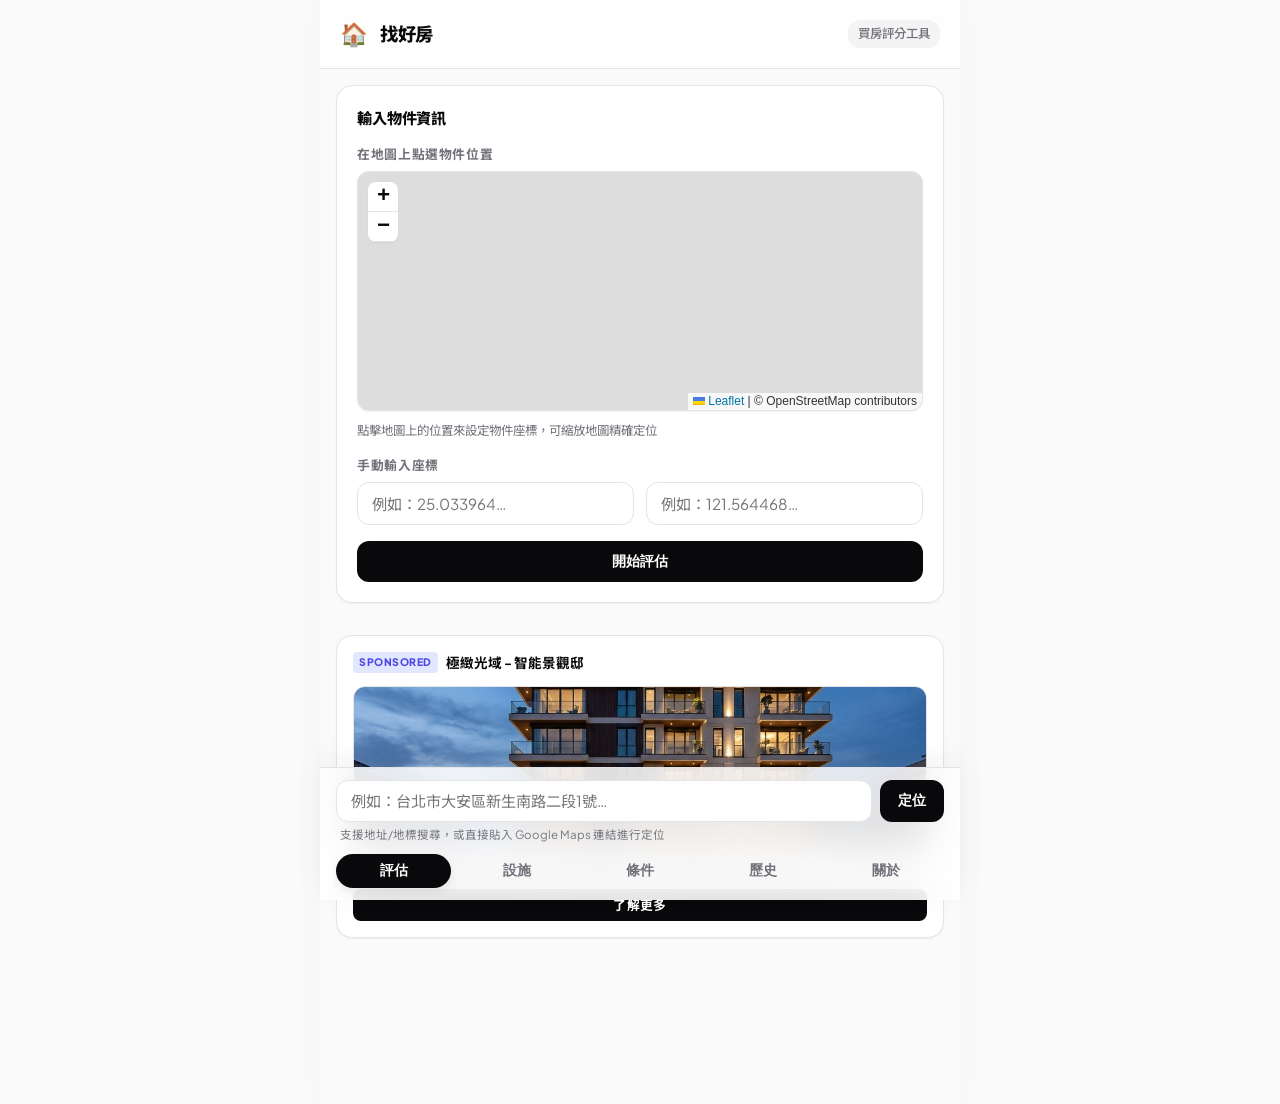
==== index.html @ 24c5cba4 "Initial commit" ====
<!DOCTYPE html>
<html lang="zh-TW">
<head>
  <meta charset="UTF-8">
  <meta name="viewport" content="width=device-width, initial-scale=1.0, viewport-fit=cover">
  <meta name="theme-color" content="#2563EB">
  <meta name="apple-mobile-web-app-capable" content="yes">
  <meta name="apple-mobile-web-app-status-bar-style" content="black-translucent">
  <meta name="apple-mobile-web-app-title" content="找好房">
  <meta name="description" content="輸入物件位置，自動評估周邊便利設施與嫌惡設施，給出購買建議評分">
  <title>找好房 - 買房評分工具</title>
  <link rel="manifest" href="manifest.json">
  <link rel="icon" href="icons/icon.svg" type="image/svg+xml">
  <link rel="apple-touch-icon" href="icons/icon.svg">
  <!-- Google Fonts -->
  <link rel="preconnect" href="https://fonts.googleapis.com">
  <link rel="preconnect" href="https://fonts.gstatic.com" crossorigin>
  <link href="https://fonts.googleapis.com/css2?family=Plus+Jakarta+Sans:wght@400;500;600;700;800&family=Noto+Sans+TC:wght@400;500;700&display=swap" rel="stylesheet">

  <!-- Leaflet CSS (local) -->
  <link rel="stylesheet" href="lib/leaflet.css">

  <link rel="stylesheet" href="css/app.css">
</head>
<body>
<div class="app">

  <!-- ── Header ─────────────────────────────────────────────────────────── -->
  <header class="app-header">
    <div class="header-content">
      <span class="app-icon" aria-hidden="true">🏠</span>
      <h1 class="app-title">找好房</h1>
      <span class="app-subtitle">買房評分工具</span>
    </div>
  </header>


  <!-- ── Main Content ───────────────────────────────────────────────────── -->
  <main class="tab-content">

    <!-- ═══════════════════════════════════════════════════════════════════ -->
    <!-- 評估 Tab                                                            -->
    <!-- ═══════════════════════════════════════════════════════════════════ -->
    <div class="tab-panel active" id="tab-evaluate" role="tabpanel">

      <!-- Input Card -->
      <div class="card" id="input-section">
        <h2 class="section-title" style="margin-bottom:14px">輸入物件資訊</h2>

        <div class="coord-display" id="coord-display" style="display:none">
          <span class="coord-label">已解析座標：</span>
          <span id="coord-text"></span>
        </div>

        <div class="form-group">
          <label>在地圖上點選物件位置</label>
          <div id="map-picker" class="map-picker" aria-label="地圖選點"></div>
          <small class="hint">點擊地圖上的位置來設定物件座標，可縮放地圖精確定位</small>
        </div>

        <div class="form-group">
          <label>手動輸入座標</label>
          <div class="coord-inputs">
            <input type="number" id="manual-lat" name="latitude" aria-label="緯度" placeholder="例如：25.033964…" step="0.000001"
              min="-90" max="90" inputmode="decimal" autocomplete="off">
            <input type="number" id="manual-lng" name="longitude" aria-label="經度" placeholder="例如：121.564468…" step="0.000001"
              min="-180" max="180" inputmode="decimal" autocomplete="off">
          </div>
        </div>

        <button class="btn btn-primary btn-full" id="start-evaluation">
          開始評估
        </button>
      </div>

      <!-- Results Section -->
      <div id="results-section" style="display:none">

        <!-- Score Summary -->
        <div class="card score-card" id="score-summary" style="display:none">
          <div class="score-circle" id="score-circle">
            <span class="score-number" id="score-number">--</span>
            <span class="score-label">分</span>
          </div>
          <div class="score-info">
            <div class="recommendation" id="recommendation">計算中…</div>
            <div class="property-name-display" id="property-name-display"></div>
          </div>
        </div>

        <!-- Progress Card -->
        <div class="card" id="progress-card" style="display:none">
          <div class="progress-title">正在解析周邊設施與嫌惡物件…</div>
          <div class="progress-bar-wrap">
            <div class="progress-bar" id="progress-bar" style="width:0%"></div>
          </div>
          <div class="progress-text" id="progress-text">
            <span id="progress-desc" class="progress-desc">準備中</span>
            <span id="progress-time-left" style="margin-left: 6px; opacity: 0.75; font-size: 0.72rem;"></span>
          </div>

          <div class="ad-hint-text" style="font-size: 0.76rem; color: var(--text-muted); text-align: center; margin-top: 10px; margin-bottom: -4px;">
            💡 分析期間，可以順手點擊下方廣告，或 <span class="donate-link" id="progress-donate-btn" style="color: var(--accent); text-decoration: underline; font-weight: 600; cursor: pointer;">Donate 支持我們</span> 請作者喝杯咖啡 ☕
          </div>

          <!-- 智慧加載廣告 -->
          <div class="ad-loading-box" style="margin-top: 16px; border-top: 1px dashed var(--border); padding-top: 16px;">
            <div class="ad-header-row" style="justify-content: space-between; margin-bottom: 8px;">
              <span class="ad-badge">SPONSORED</span>
              <span class="ad-countdown" id="ad-countdown" style="font-size: 0.72rem; font-weight: 700; color: var(--accent);">AI 分析中 (3s)</span>
            </div>
            <div class="ad-loading-content" style="display: flex; gap: 12px; margin: 8px 0 12px;">
              <img src="/test-ad.png" alt="Sponsor Project" style="width: 76px; height: 76px; border-radius: var(--radius-sm); object-fit: cover;">
              <div class="ad-loading-details" style="flex: 1; min-width: 0;">
                <div class="ad-title-text" style="font-size: 0.85rem; font-weight: 700; color: var(--text);">微風山莊 - 智慧景觀新成屋</div>
                <p style="font-size: 0.75rem; color: var(--text-muted); line-height: 1.4; margin-top: 4px;">分析等待期間，看看為您推薦的優質建案。近捷運、首付僅需 50 萬起！</p>
              </div>
            </div>
            <a href="https://example.com" target="_blank" class="btn btn-secondary btn-sm btn-full ad-action-btn">查看建案詳情</a>
          </div>
        </div>

        <!-- Results Map -->
        <div class="card" id="results-map-card" style="display:none">
          <h3 class="section-title" style="margin-bottom:10px">位置地圖</h3>
          <div id="results-map" class="results-map"></div>
        </div>

        <!-- Convenience Facilities Results -->
        <div class="card" id="convenience-results" style="display:none">
          <h3 class="section-title">
            <span>便利設施評分</span>
            <span class="section-score" id="convenience-total-score"></span>
          </h3>
          <div id="convenience-list"></div>
        </div>

        <!-- Nuisance Facilities Results -->
        <div class="card" id="nuisance-results" style="display:none">
          <h3 class="section-title">
            <span>嫌惡設施評分</span>
            <span class="section-score" id="nuisance-total-score"></span>
          </h3>
          <div id="nuisance-list"></div>
        </div>

        <!-- Custom Conditions Results -->
        <div class="card" id="conditions-results" style="display:none">
          <h3 class="section-title">附加條件</h3>
          <div id="conditions-list"></div>
          <p class="conditions-hint">勾選符合此物件的條件，評分會即時更新</p>
        </div>

        <!-- Market Appreciation Indicator -->
        <div class="card" id="market-results" style="display:none">
          <h3 class="section-title">
            <span>房價增值指標</span>
            <span class="section-score" id="market-total-score"></span>
          </h3>
          <div id="market-form"></div>
        </div>

      </div>
      <!-- /results-section -->

      <!-- 評估分頁常駐廣告 -->
      <div class="card ad-card-evaluate" style="margin-top: 16px;">
        <div class="ad-header-row">
          <span class="ad-badge">SPONSORED</span>
          <span class="ad-title-text">極緻光域 - 智能景觀邸</span>
        </div>
        <div class="ad-image-container">
          <img src="/test-ad.png" alt="Sponsor Project" class="ad-image">
        </div>
        <p class="ad-description">採用最新防震技術與永續建築工法，頂樓無邊際泳池，坐擁信義區絕美天際線。</p>
        <a href="https://example.com" target="_blank" class="btn btn-primary btn-sm btn-full ad-action-btn">了解更多</a>
      </div>

    </div>
    <!-- /tab-evaluate -->

    <!-- ═══════════════════════════════════════════════════════════════════ -->
    <!-- 設施 Tab                                                            -->
    <!-- ═══════════════════════════════════════════════════════════════════ -->
    <div class="tab-panel" id="tab-facilities" role="tabpanel">

      <!-- Convenience Facilities -->
      <div class="card">
        <div class="section-header">
          <h3 class="section-title" style="margin-bottom:0">便利設施</h3>
          <button class="btn btn-sm btn-primary" id="add-convenience">+ 新增</button>
        </div>
        <p class="section-desc">
          距離越近越好。實際距離在「理想距離」內得滿分，超過則依比例遞減。
        </p>
        <div id="convenience-facilities-list"></div>
      </div>

      <!-- Nuisance Facilities -->
      <div class="card">
        <div class="section-header">
          <h3 class="section-title" style="margin-bottom:0">嫌惡設施</h3>
          <button class="btn btn-sm btn-danger" id="add-nuisance">+ 新增</button>
        </div>
        <p class="section-desc">
          距離越遠越好。實際距離小於「最小安全距離」則扣分，大於則加分。
        </p>
        <div id="nuisance-facilities-list"></div>
      </div>

    </div>
    <!-- /tab-facilities -->

    <!-- ═══════════════════════════════════════════════════════════════════ -->
    <!-- 條件 Tab                                                            -->
    <!-- ═══════════════════════════════════════════════════════════════════ -->
    <div class="tab-panel" id="tab-conditions" role="tabpanel">

      <div class="card">
        <div class="section-header">
          <h3 class="section-title" style="margin-bottom:0">附加評分條件</h3>
          <button class="btn btn-sm btn-primary" id="add-condition">+ 新增</button>
        </div>
        <p class="section-desc">
          自訂加分或扣分條件。評估時手動確認物件是否符合，符合即套用分數。
          正分為加分條件，負分為扣分條件。
        </p>
        <div id="conditions-settings-list"></div>
      </div>

    </div>
    <!-- /tab-conditions -->

    <!-- ═══════════════════════════════════════════════════════════════════ -->
    <!-- 歷史 Tab                                                            -->
    <!-- ═══════════════════════════════════════════════════════════════════ -->
    <div class="tab-panel" id="tab-history" role="tabpanel">
      <div id="history-list">
        <div class="empty-state">
          <span class="empty-icon" aria-hidden="true">📋</span>
          <p>尚無評估紀錄</p>
          <p class="empty-hint">在「評估」頁面完成物件評估並儲存後，紀錄將顯示於此</p>
        </div>
      </div>
    </div>
    <!-- /tab-history -->

    <!-- ═══════════════════════════════════════════════════════════════════ -->
    <!-- 關於 Tab                                                            -->
    <!-- ═══════════════════════════════════════════════════════════════════ -->
    <div class="tab-panel" id="tab-about" role="tabpanel">
      <!-- Story Card -->
      <div class="card about-hero-card">
        <div class="about-ocean-bg" aria-hidden="true">🌊</div>
        <h2 class="about-title">蔚藍承諾 🌊</h2>
        <p class="about-subtitle">「找好房」工具的設計理念與故事</p>
        
        <div class="about-story-text">
          <p>
            <strong>為什麼會有這個工具？</strong><br>
            買房是人生最重大且令人焦慮的決定。作者在尋找合適房子的過程中，曾在多個地圖與實價登錄系統間疲於奔命。為了讓每個人都能用一鍵評估周圍的環境品質，避開嫌惡設施，「找好房」誕生了。
          </p>
          <p>
            <strong>我們的無廣告、純淨承諾</strong><br>
            我們堅持不放任何干擾閱讀的滿版廣告，不追蹤任何隱私。本工具完全由個人興趣與開源社群力量維持。
          </p>
          <p class="donate-declaration">
            📢 <strong>認同我們的工作嗎？</strong><br>
            請給予我們一些小小的支持和鼓勵！<br><br>
            除了寫程式，<strong>作者也是一名熱愛潛水與大海的旅人</strong>。在無數次下潛進入蔚藍的過程中，我們親眼目睹了海洋生態與海龜所面臨的塑料威脅。因此，我們承諾將<strong>所有收到贊助款項的 30%</strong> 捐獻給<strong>海洋保育相關慈善機構</strong>。您的每一分支持，不僅是在溫暖創作者，更是與我們一起，為保護這片美麗的大海多盡一份心力。
          </p>
        </div>
        
        <button class="btn btn-primary btn-full" id="about-donate-btn" style="margin-top: 20px; gap: 8px;">
          <span>☕</span> 贊助我們 & 支持海洋保育
        </button>
      </div>

      <!-- Ocean Impact Dashboard -->
      <div class="card ocean-impact-card">
        <h3 class="section-title">🌊 海洋保育數據看板</h3>
        
        <div class="ocean-stats-grid">
          <div class="ocean-stat-item">
            <div class="ocean-stat-num" id="ocean-total-donated">NT$ 15,420</div>
            <div class="ocean-stat-label">累計捐助海洋機構金額</div>
          </div>
          <div class="ocean-stat-item">
            <div class="ocean-stat-num" id="ocean-turtles-saved">38 隻</div>
            <div class="ocean-stat-label">守護海龜免受塑料威脅 🐢</div>
          </div>
        </div>
      </div>

      <!-- Donors Wall (Marquee / Live wall) -->
      <div class="card donors-wall-card">
        <h3 class="section-title">💖 感謝天使贊助人名單</h3>
        <div class="donors-list-container">
          <div class="donors-list-scroll" id="donors-list">
            <!-- Dynamic elements will be inserted here -->
          </div>
        </div>
      </div>

      <!-- Verification Receipts -->
      <div class="card receipts-card">
        <h3 class="section-title">📜 真實捐款收據與證明</h3>
        <p class="receipts-desc">資金百分之百透明，所有捐贈皆可依編號與機構查證：</p>
        
        <div class="receipts-table-wrapper">
          <table class="receipts-table">
            <thead>
              <tr>
                <th>捐款日期</th>
                <th>捐款機構</th>
                <th>金額 (TWD)</th>
                <th>收據證明編號</th>
              </tr>
            </thead>
            <tbody id="receipts-list">
              <!-- Dynamic receipt rows -->
            </tbody>
          </table>
        </div>
      </div>
    </div>
    <!-- /tab-about -->

  </main>

  <!-- ── Bottom Controls Sheet (Search & Tabs) ────────────────────────── -->
  <div class="bottom-controls-wrapper">
    <div class="bottom-search-bar">
      <input type="text" id="property-name" name="address" placeholder="例如：台北市大安區新生南路二段1號…" aria-label="輸入地址或物件名稱" autocomplete="off">
      <button class="btn btn-primary" id="search-address-btn" type="button">定位</button>
    </div>
    <div class="bottom-search-hint">
      支援地址/地標搜尋，或直接貼入 Google Maps 連結進行定位
    </div>
    
    <nav class="tab-nav" role="tablist">
      <button class="tab-btn active" data-tab="evaluate" role="tab">評估</button>
      <button class="tab-btn" data-tab="facilities" role="tab">設施</button>
      <button class="tab-btn" data-tab="conditions" role="tab">條件</button>
      <button class="tab-btn" data-tab="history" role="tab">歷史</button>
      <button class="tab-btn" data-tab="about" role="tab">關於</button>
    </nav>
  </div>
</div>

<!-- ── Modal ───────────────────────────────────────────────────────────────── -->
<div class="modal-overlay" id="modal-overlay" role="dialog" aria-modal="true" style="display:none">
  <div class="modal">
    <div class="modal-header">
      <h3 id="modal-title">標題</h3>
      <button class="modal-close" id="modal-close" aria-label="關閉">&times;</button>
    </div>
    <div class="modal-body" id="modal-body"></div>
    <div class="modal-footer" id="modal-footer"></div>
  </div>
</div>

<!-- ── Toast Container ─────────────────────────────────────────────────────── -->
<div class="toast-container" id="toast-container" aria-live="polite"></div>

<!-- Leaflet JS (local) -->
<script src="lib/leaflet.js"></script>

<!-- App (ES Module) -->
<script type="module" src="js/app.js"></script>
</body>
</html>
---- lib/leaflet.css ----
/* required styles */

.leaflet-pane,
.leaflet-tile,
.leaflet-marker-icon,
.leaflet-marker-shadow,
.leaflet-tile-container,
.leaflet-pane > svg,
.leaflet-pane > canvas,
.leaflet-zoom-box,
.leaflet-image-layer,
.leaflet-layer {
	position: absolute;
	left: 0;
	top: 0;
	}
.leaflet-container {
	overflow: hidden;
	}
.leaflet-tile,
.leaflet-marker-icon,
.leaflet-marker-shadow {
	-webkit-user-select: none;
	   -moz-user-select: none;
	        user-select: none;
	  -webkit-user-drag: none;
	}
/* Prevents IE11 from highlighting tiles in blue */
.leaflet-tile::selection {
	background: transparent;
}
/* Safari renders non-retina tile on retina better with this, but Chrome is worse */
.leaflet-safari .leaflet-tile {
	image-rendering: -webkit-optimize-contrast;
	}
/* hack that prevents hw layers "stretching" when loading new tiles */
.leaflet-safari .leaflet-tile-container {
	width: 1600px;
	height: 1600px;
	-webkit-transform-origin: 0 0;
	}
.leaflet-marker-icon,
.leaflet-marker-shadow {
	display: block;
	}
/* .leaflet-container svg: reset svg max-width decleration shipped in Joomla! (joomla.org) 3.x */
/* .leaflet-container img: map is broken in FF if you have max-width: 100% on tiles */
.leaflet-container .leaflet-overlay-pane svg {
	max-width: none !important;
	max-height: none !important;
	}
.leaflet-container .leaflet-marker-pane img,
.leaflet-container .leaflet-shadow-pane img,
.leaflet-container .leaflet-tile-pane img,
.leaflet-container img.leaflet-image-layer,
.leaflet-container .leaflet-tile {
	max-width: none !important;
	max-height: none !important;
	width: auto;
	padding: 0;
	}

.leaflet-container img.leaflet-tile {
	/* See: https://bugs.chromium.org/p/chromium/issues/detail?id=600120 */
	mix-blend-mode: plus-lighter;
}

.leaflet-container.leaflet-touch-zoom {
	-ms-touch-action: pan-x pan-y;
	touch-action: pan-x pan-y;
	}
.leaflet-container.leaflet-touch-drag {
	-ms-touch-action: pinch-zoom;
	/* Fallback for FF which doesn't support pinch-zoom */
	touch-action: none;
	touch-action: pinch-zoom;
}
.leaflet-container.leaflet-touch-drag.leaflet-touch-zoom {
	-ms-touch-action: none;
	touch-action: none;
}
.leaflet-container {
	-webkit-tap-highlight-color: transparent;
}
.leaflet-container a {
	-webkit-tap-highlight-color: rgba(51, 181, 229, 0.4);
}
.leaflet-tile {
	filter: inherit;
	visibility: hidden;
	}
.leaflet-tile-loaded {
	visibility: inherit;
	}
.leaflet-zoom-box {
	width: 0;
	height: 0;
	-moz-box-sizing: border-box;
	     box-sizing: border-box;
	z-index: 800;
	}
/* workaround for https://bugzilla.mozilla.org/show_bug.cgi?id=888319 */
.leaflet-overlay-pane svg {
	-moz-user-select: none;
	}

.leaflet-pane         { z-index: 400; }

.leaflet-tile-pane    { z-index: 200; }
.leaflet-overlay-pane { z-index: 400; }
.leaflet-shadow-pane  { z-index: 500; }
.leaflet-marker-pane  { z-index: 600; }
.leaflet-tooltip-pane   { z-index: 650; }
.leaflet-popup-pane   { z-index: 700; }

.leaflet-map-pane canvas { z-index: 100; }
.leaflet-map-pane svg    { z-index: 200; }

.leaflet-vml-shape {
	width: 1px;
	height: 1px;
	}
.lvml {
	behavior: url(#default#VML);
	display: inline-block;
	position: absolute;
	}


/* control positioning */

.leaflet-control {
	position: relative;
	z-index: 800;
	pointer-events: visiblePainted; /* IE 9-10 doesn't have auto */
	pointer-events: auto;
	}
.leaflet-top,
.leaflet-bottom {
	position: absolute;
	z-index: 1000;
	pointer-events: none;
	}
.leaflet-top {
	top: 0;
	}
.leaflet-right {
	right: 0;
	}
.leaflet-bottom {
	bottom: 0;
	}
.leaflet-left {
	left: 0;
	}
.leaflet-control {
	float: left;
	clear: both;
	}
.leaflet-right .leaflet-control {
	float: right;
	}
.leaflet-top .leaflet-control {
	margin-top: 10px;
	}
.leaflet-bottom .leaflet-control {
	margin-bottom: 10px;
	}
.leaflet-left .leaflet-control {
	margin-left: 10px;
	}
.leaflet-right .leaflet-control {
	margin-right: 10px;
	}


/* zoom and fade animations */

.leaflet-fade-anim .leaflet-popup {
	opacity: 0;
	-webkit-transition: opacity 0.2s linear;
	   -moz-transition: opacity 0.2s linear;
	        transition: opacity 0.2s linear;
	}
.leaflet-fade-anim .leaflet-map-pane .leaflet-popup {
	opacity: 1;
	}
.leaflet-zoom-animated {
	-webkit-transform-origin: 0 0;
	    -ms-transform-origin: 0 0;
	        transform-origin: 0 0;
	}
svg.leaflet-zoom-animated {
	will-change: transform;
}

.leaflet-zoom-anim .leaflet-zoom-animated {
	-webkit-transition: -webkit-transform 0.25s cubic-bezier(0,0,0.25,1);
	   -moz-transition:    -moz-transform 0.25s cubic-bezier(0,0,0.25,1);
	        transition:         transform 0.25s cubic-bezier(0,0,0.25,1);
	}
.leaflet-zoom-anim .leaflet-tile,
.leaflet-pan-anim .leaflet-tile {
	-webkit-transition: none;
	   -moz-transition: none;
	        transition: none;
	}

.leaflet-zoom-anim .leaflet-zoom-hide {
	visibility: hidden;
	}


/* cursors */

.leaflet-interactive {
	cursor: pointer;
	}
.leaflet-grab {
	cursor: -webkit-grab;
	cursor:    -moz-grab;
	cursor:         grab;
	}
.leaflet-crosshair,
.leaflet-crosshair .leaflet-interactive {
	cursor: crosshair;
	}
.leaflet-popup-pane,
.leaflet-control {
	cursor: auto;
	}
.leaflet-dragging .leaflet-grab,
.leaflet-dragging .leaflet-grab .leaflet-interactive,
.leaflet-dragging .leaflet-marker-draggable {
	cursor: move;
	cursor: -webkit-grabbing;
	cursor:    -moz-grabbing;
	cursor:         grabbing;
	}

/* marker & overlays interactivity */
.leaflet-marker-icon,
.leaflet-marker-shadow,
.leaflet-image-layer,
.leaflet-pane > svg path,
.leaflet-tile-container {
	pointer-events: none;
	}

.leaflet-marker-icon.leaflet-interactive,
.leaflet-image-layer.leaflet-interactive,
.leaflet-pane > svg path.leaflet-interactive,
svg.leaflet-image-layer.leaflet-interactive path {
	pointer-events: visiblePainted; /* IE 9-10 doesn't have auto */
	pointer-events: auto;
	}

/* visual tweaks */

.leaflet-container {
	background: #ddd;
	outline-offset: 1px;
	}
.leaflet-container a {
	color: #0078A8;
	}
.leaflet-zoom-box {
	border: 2px dotted #38f;
	background: rgba(255,255,255,0.5);
	}


/* general typography */
.leaflet-container {
	font-family: "Helvetica Neue", Arial, Helvetica, sans-serif;
	font-size: 12px;
	font-size: 0.75rem;
	line-height: 1.5;
	}


/* general toolbar styles */

.leaflet-bar {
	box-shadow: 0 1px 5px rgba(0,0,0,0.65);
	border-radius: 4px;
	}
.leaflet-bar a {
	background-color: #fff;
	border-bottom: 1px solid #ccc;
	width: 26px;
	height: 26px;
	line-height: 26px;
	display: block;
	text-align: center;
	text-decoration: none;
	color: black;
	}
.leaflet-bar a,
.leaflet-control-layers-toggle {
	background-position: 50% 50%;
	background-repeat: no-repeat;
	display: block;
	}
.leaflet-bar a:hover,
.leaflet-bar a:focus {
	background-color: #f4f4f4;
	}
.leaflet-bar a:first-child {
	border-top-left-radius: 4px;
	border-top-right-radius: 4px;
	}
.leaflet-bar a:last-child {
	border-bottom-left-radius: 4px;
	border-bottom-right-radius: 4px;
	border-bottom: none;
	}
.leaflet-bar a.leaflet-disabled {
	cursor: default;
	background-color: #f4f4f4;
	color: #bbb;
	}

.leaflet-touch .leaflet-bar a {
	width: 30px;
	height: 30px;
	line-height: 30px;
	}
.leaflet-touch .leaflet-bar a:first-child {
	border-top-left-radius: 2px;
	border-top-right-radius: 2px;
	}
.leaflet-touch .leaflet-bar a:last-child {
	border-bottom-left-radius: 2px;
	border-bottom-right-radius: 2px;
	}

/* zoom control */

.leaflet-control-zoom-in,
.leaflet-control-zoom-out {
	font: bold 18px 'Lucida Console', Monaco, monospace;
	text-indent: 1px;
	}

.leaflet-touch .leaflet-control-zoom-in, .leaflet-touch .leaflet-control-zoom-out  {
	font-size: 22px;
	}


/* layers control */

.leaflet-control-layers {
	box-shadow: 0 1px 5px rgba(0,0,0,0.4);
	background: #fff;
	border-radius: 5px;
	}
.leaflet-control-layers-toggle {
	background-image: url(images/layers.png);
	width: 36px;
	height: 36px;
	}
.leaflet-retina .leaflet-control-layers-toggle {
	background-image: url(images/layers-2x.png);
	background-size: 26px 26px;
	}
.leaflet-touch .leaflet-control-layers-toggle {
	width: 44px;
	height: 44px;
	}
.leaflet-control-layers .leaflet-control-layers-list,
.leaflet-control-layers-expanded .leaflet-control-layers-toggle {
	display: none;
	}
.leaflet-control-layers-expanded .leaflet-control-layers-list {
	display: block;
	position: relative;
	}
.leaflet-control-layers-expanded {
	padding: 6px 10px 6px 6px;
	color: #333;
	background: #fff;
	}
.leaflet-control-layers-scrollbar {
	overflow-y: scroll;
	overflow-x: hidden;
	padding-right: 5px;
	}
.leaflet-control-layers-selector {
	margin-top: 2px;
	position: relative;
	top: 1px;
	}
.leaflet-control-layers label {
	display: block;
	font-size: 13px;
	font-size: 1.08333em;
	}
.leaflet-control-layers-separator {
	height: 0;
	border-top: 1px solid #ddd;
	margin: 5px -10px 5px -6px;
	}

/* Default icon URLs */
.leaflet-default-icon-path { /* used only in path-guessing heuristic, see L.Icon.Default */
	background-image: url(images/marker-icon.png);
	}


/* attribution and scale controls */

.leaflet-container .leaflet-control-attribution {
	background: #fff;
	background: rgba(255, 255, 255, 0.8);
	margin: 0;
	}
.leaflet-control-attribution,
.leaflet-control-scale-line {
	padding: 0 5px;
	color: #333;
	line-height: 1.4;
	}
.leaflet-control-attribution a {
	text-decoration: none;
	}
.leaflet-control-attribution a:hover,
.leaflet-control-attribution a:focus {
	text-decoration: underline;
	}
.leaflet-attribution-flag {
	display: inline !important;
	vertical-align: baseline !important;
	width: 1em;
	height: 0.6669em;
	}
.leaflet-left .leaflet-control-scale {
	margin-left: 5px;
	}
.leaflet-bottom .leaflet-control-scale {
	margin-bottom: 5px;
	}
.leaflet-control-scale-line {
	border: 2px solid #777;
	border-top: none;
	line-height: 1.1;
	padding: 2px 5px 1px;
	white-space: nowrap;
	-moz-box-sizing: border-box;
	     box-sizing: border-box;
	background: rgba(255, 255, 255, 0.8);
	text-shadow: 1px 1px #fff;
	}
.leaflet-control-scale-line:not(:first-child) {
	border-top: 2px solid #777;
	border-bottom: none;
	margin-top: -2px;
	}
.leaflet-control-scale-line:not(:first-child):not(:last-child) {
	border-bottom: 2px solid #777;
	}

.leaflet-touch .leaflet-control-attribution,
.leaflet-touch .leaflet-control-layers,
.leaflet-touch .leaflet-bar {
	box-shadow: none;
	}
.leaflet-touch .leaflet-control-layers,
.leaflet-touch .leaflet-bar {
	border: 2px solid rgba(0,0,0,0.2);
	background-clip: padding-box;
	}


/* popup */

.leaflet-popup {
	position: absolute;
	text-align: center;
	margin-bottom: 20px;
	}
.leaflet-popup-content-wrapper {
	padding: 1px;
	text-align: left;
	border-radius: 12px;
	}
.leaflet-popup-content {
	margin: 13px 24px 13px 20px;
	line-height: 1.3;
	font-size: 13px;
	font-size: 1.08333em;
	min-height: 1px;
	}
.leaflet-popup-content p {
	margin: 17px 0;
	margin: 1.3em 0;
	}
.leaflet-popup-tip-container {
	width: 40px;
	height: 20px;
	position: absolute;
	left: 50%;
	margin-top: -1px;
	margin-left: -20px;
	overflow: hidden;
	pointer-events: none;
	}
.leaflet-popup-tip {
	width: 17px;
	height: 17px;
	padding: 1px;

	margin: -10px auto 0;
	pointer-events: auto;

	-webkit-transform: rotate(45deg);
	   -moz-transform: rotate(45deg);
	    -ms-transform: rotate(45deg);
	        transform: rotate(45deg);
	}
.leaflet-popup-content-wrapper,
.leaflet-popup-tip {
	background: white;
	color: #333;
	box-shadow: 0 3px 14px rgba(0,0,0,0.4);
	}
.leaflet-container a.leaflet-popup-close-button {
	position: absolute;
	top: 0;
	right: 0;
	border: none;
	text-align: center;
	width: 24px;
	height: 24px;
	font: 16px/24px Tahoma, Verdana, sans-serif;
	color: #757575;
	text-decoration: none;
	background: transparent;
	}
.leaflet-container a.leaflet-popup-close-button:hover,
.leaflet-container a.leaflet-popup-close-button:focus {
	color: #585858;
	}
.leaflet-popup-scrolled {
	overflow: auto;
	}

.leaflet-oldie .leaflet-popup-content-wrapper {
	-ms-zoom: 1;
	}
.leaflet-oldie .leaflet-popup-tip {
	width: 24px;
	margin: 0 auto;

	-ms-filter: "progid:DXImageTransform.Microsoft.Matrix(M11=0.70710678, M12=0.70710678, M21=-0.70710678, M22=0.70710678)";
	filter: progid:DXImageTransform.Microsoft.Matrix(M11=0.70710678, M12=0.70710678, M21=-0.70710678, M22=0.70710678);
	}

.leaflet-oldie .leaflet-control-zoom,
.leaflet-oldie .leaflet-control-layers,
.leaflet-oldie .leaflet-popup-content-wrapper,
.leaflet-oldie .leaflet-popup-tip {
	border: 1px solid #999;
	}


/* div icon */

.leaflet-div-icon {
	background: #fff;
	border: 1px solid #666;
	}


/* Tooltip */
/* Base styles for the element that has a tooltip */
.leaflet-tooltip {
	position: absolute;
	padding: 6px;
	background-color: #fff;
	border: 1px solid #fff;
	border-radius: 3px;
	color: #222;
	white-space: nowrap;
	-webkit-user-select: none;
	-moz-user-select: none;
	-ms-user-select: none;
	user-select: none;
	pointer-events: none;
	box-shadow: 0 1px 3px rgba(0,0,0,0.4);
	}
.leaflet-tooltip.leaflet-interactive {
	cursor: pointer;
	pointer-events: auto;
	}
.leaflet-tooltip-top:before,
.leaflet-tooltip-bottom:before,
.leaflet-tooltip-left:before,
.leaflet-tooltip-right:before {
	position: absolute;
	pointer-events: none;
	border: 6px solid transparent;
	background: transparent;
	content: "";
	}

/* Directions */

.leaflet-tooltip-bottom {
	margin-top: 6px;
}
.leaflet-tooltip-top {
	margin-top: -6px;
}
.leaflet-tooltip-bottom:before,
.leaflet-tooltip-top:before {
	left: 50%;
	margin-left: -6px;
	}
.leaflet-tooltip-top:before {
	bottom: 0;
	margin-bottom: -12px;
	border-top-color: #fff;
	}
.leaflet-tooltip-bottom:before {
	top: 0;
	margin-top: -12px;
	margin-left: -6px;
	border-bottom-color: #fff;
	}
.leaflet-tooltip-left {
	margin-left: -6px;
}
.leaflet-tooltip-right {
	margin-left: 6px;
}
.leaflet-tooltip-left:before,
.leaflet-tooltip-right:before {
	top: 50%;
	margin-top: -6px;
	}
.leaflet-tooltip-left:before {
	right: 0;
	margin-right: -12px;
	border-left-color: #fff;
	}
.leaflet-tooltip-right:before {
	left: 0;
	margin-left: -12px;
	border-right-color: #fff;
	}

/* Printing */

@media print {
	/* Prevent printers from removing background-images of controls. */
	.leaflet-control {
		-webkit-print-color-adjust: exact;
		print-color-adjust: exact;
		}
	}
---- css/app.css ----
/* ── Reset & Base ──────────────────────────────────────────────────────────── */
*, *::before, *::after {
  box-sizing: border-box;
  margin: 0;
  padding: 0;
}

:root {
  /* Light Theme (Zinc & Indigo Accent) */
  --primary: #09090b;
  --primary-hover: #27272a;
  --primary-light: #f4f4f5;
  --accent: #4f46e5;
  --accent-light: #e0e7ff;
  --success: #10b981;
  --success-light: #ecfdf5;
  --warning: #f59e0b;
  --warning-light: #fffbeb;
  --danger: #ef4444;
  --danger-light: #fef2f2;
  --text: #09090b;
  --text-muted: #71717a;
  --border: #e4e4e7;
  --bg: #fafafa;
  --card: #ffffff;
  
  --radius-lg: 16px;
  --radius-md: 12px;
  --radius-sm: 8px;
  
  --shadow: 0 1px 3px rgba(0, 0, 0, 0.02), 0 1px 2px rgba(0, 0, 0, 0.04);
  --shadow-lg: 0 10px 15px -3px rgba(0, 0, 0, 0.04), 0 4px 6px -2px rgba(0, 0, 0, 0.02);
  
  --header-bg: 255, 255, 255;
  --app-max-width: 640px;
}

@media (prefers-color-scheme: dark) {
  :root {
    /* Dark Theme */
    --primary: #f4f4f5;
    --primary-hover: #e4e4e7;
    --primary-light: #27272a;
    --accent: #818cf8;
    --accent-light: #1e1b4b;
    --success: #34d399;
    --success-light: #064e3b;
    --warning: #fbbf24;
    --warning-light: #451a03;
    --danger: #f87171;
    --danger-light: #450a0a;
    --text: #f4f4f5;
    --text-muted: #a1a1aa;
    --border: #27272a;
    --bg: #09090b;
    --card: #18181b;
    
    --shadow: 0 1px 3px rgba(0, 0, 0, 0.1), 0 1px 2px rgba(0, 0, 0, 0.2);
    --shadow-lg: 0 12px 20px rgba(0, 0, 0, 0.3);
    
    --header-bg: 9, 9, 11;
  }
}

html {
  font-size: 16px;
  -webkit-text-size-adjust: 100%;
  scroll-behavior: smooth;
}

body {
  font-family: 'Plus Jakarta Sans', 'Noto Sans TC', -apple-system, BlinkMacSystemFont, sans-serif;
  background: var(--bg);
  color: var(--text);
  min-height: 100dvh;
  line-height: 1.6;
  -webkit-font-smoothing: antialiased;
  -moz-osx-font-smoothing: grayscale;
}

/* ── Layout ────────────────────────────────────────────────────────────────── */
.app {
  max-width: var(--app-max-width);
  margin: 0 auto;
  display: flex;
  flex-direction: column;
  min-height: 100dvh;
  background: var(--bg);
  box-shadow: 0 0 40px rgba(0, 0, 0, 0.02);
  padding-bottom: calc(150px + env(safe-area-inset-bottom));
}

/* ── Header ────────────────────────────────────────────────────────────────── */
.app-header {
  background: rgba(var(--header-bg), 0.8);
  backdrop-filter: blur(20px);
  -webkit-backdrop-filter: blur(20px);
  color: var(--text);
  padding: 16px 20px;
  position: sticky;
  top: 0;
  z-index: 1010;
  border-bottom: 1px solid var(--border);
}
.header-content {
  display: flex;
  align-items: center;
  gap: 12px;
}
.app-icon {
  font-size: 1.4rem;
}
.app-title {
  font-size: 1.15rem;
  font-weight: 800;
  letter-spacing: -0.02em;
}
.app-subtitle {
  font-size: 0.78rem;
  font-weight: 500;
  color: var(--text-muted);
  margin-left: auto;
  background: var(--primary-light);
  padding: 4px 10px;
  border-radius: 12px;
}

/* ── Bottom Controls Sheet (Search & Tabs) ────────────────────────── */
.bottom-controls-wrapper {
  position: fixed;
  bottom: 0;
  left: 50%;
  transform: translateX(-50%);
  width: 100%;
  max-width: var(--app-max-width);
  z-index: 1009;
  display: flex;
  flex-direction: column;
  gap: 10px;
  padding: 12px 16px calc(12px + env(safe-area-inset-bottom));
  background: rgba(var(--header-bg), 0.85);
  backdrop-filter: blur(20px);
  -webkit-backdrop-filter: blur(20px);
  border-top: 1px solid var(--border);
  box-shadow: 0 -8px 30px rgba(0, 0, 0, 0.05);
}

.bottom-search-bar {
  display: flex;
  gap: 8px;
}
.bottom-search-bar input {
  flex: 1;
  height: 42px;
  padding: 10px 14px;
}
.bottom-search-bar button {
  flex-shrink: 0;
  height: 42px;
  padding: 0 18px;
}

.bottom-search-hint {
  font-size: 0.72rem;
  color: var(--text-muted);
  margin-top: -6px;
  padding-left: 4px;
  opacity: 0.95;
}

/* ── Tab Nav ───────────────────────────────────────────────────────────────── */
.tab-nav {
  display: flex;
  gap: 8px;
}
.tab-btn {
  flex: 1;
  border: none;
  background: transparent;
  padding: 8px 4px;
  font-size: 0.85rem;
  font-weight: 600;
  color: var(--text-muted);
  cursor: pointer;
  border-radius: 20px;
  transition: background-color 0.2s cubic-bezier(0.4, 0, 0.2, 1), color 0.2s cubic-bezier(0.4, 0, 0.2, 1), box-shadow 0.2s cubic-bezier(0.4, 0, 0.2, 1);
}
.tab-btn.active {
  background: var(--primary);
  color: var(--card);
  box-shadow: 0 4px 10px rgba(0, 0, 0, 0.08);
}
.tab-btn:hover:not(.active) {
  color: var(--text);
  background: var(--primary-light);
}

/* ── Tab Content ───────────────────────────────────────────────────────────── */
.tab-content {
  flex: 1;
  padding: 16px;
  display: flex;
  flex-direction: column;
  gap: 16px;
}
.tab-panel {
  display: none;
  flex-direction: column;
  gap: 16px;
}
.tab-panel.active {
  display: flex;
}

/* ── Card ──────────────────────────────────────────────────────────────────── */
.card {
  background: var(--card);
  border-radius: var(--radius-lg);
  padding: 20px;
  border: 1px solid var(--border);
  box-shadow: var(--shadow);
  transition: transform 0.2s ease, box-shadow 0.2s ease;
}
.card:hover {
  box-shadow: var(--shadow-lg);
}

/* ── Form Elements ─────────────────────────────────────────────────────────── */
.form-group {
  display: flex;
  flex-direction: column;
  gap: 6px;
  margin-bottom: 16px;
}
.form-group:last-child {
  margin-bottom: 0;
}
.form-group label {
  font-size: 0.8rem;
  font-weight: 700;
  color: var(--text-muted);
  text-transform: uppercase;
  letter-spacing: 0.05em;
}

.search-input-group {
  display: flex;
  gap: 8px;
}
.search-input-group input {
  flex: 1;
}
.search-input-group button {
  flex-shrink: 0;
}

input[type="text"], input[type="number"], textarea, select {
  width: 100%;
  padding: 11px 14px;
  border: 1px solid var(--border);
  border-radius: var(--radius-md);
  font-size: 0.95rem;
  color: var(--text);
  background: var(--card);
  transition: border-color 0.2s ease, box-shadow 0.2s ease;
  font-family: inherit;
}
input:focus-visible, textarea:focus-visible, select:focus-visible {
  outline: none;
  border-color: var(--accent);
  box-shadow: 0 0 0 3px var(--accent-light);
}
textarea {
  resize: vertical;
  min-height: 80px;
}

.hint {
  font-size: 0.78rem;
  color: var(--text-muted);
  line-height: 1.5;
  margin-top: 4px;
}
.hint-link {
  color: var(--accent);
  text-decoration: none;
  font-weight: 500;
}
.hint-link:hover {
  text-decoration: underline;
}

.coord-inputs {
  display: grid;
  grid-template-columns: 1fr 1fr;
  gap: 12px;
}

.coord-display {
  display: flex;
  align-items: center;
  gap: 8px;
  padding: 10px 14px;
  background: var(--success-light);
  border: 1px solid rgba(16, 185, 129, 0.1);
  border-radius: var(--radius-md);
  font-size: 0.85rem;
  color: var(--success);
  margin-bottom: 12px;
}
.coord-label {
  font-weight: 700;
}

.divider {
  display: flex;
  align-items: center;
  gap: 16px;
  margin: 8px 0;
  color: var(--text-muted);
  font-size: 0.8rem;
  font-weight: 600;
  text-transform: uppercase;
  letter-spacing: 0.05em;
}
.divider::before, .divider::after {
  content: '';
  flex: 1;
  height: 1px;
  background: var(--border);
}

/* ── Map Picker ────────────────────────────────────────────────────────────── */
.map-picker {
  height: 240px;
  border-radius: var(--radius-md);
  border: 1px solid var(--border);
  overflow: hidden;
  box-shadow: var(--shadow);
}
.custom-marker {
  display: flex;
  align-items: center;
  justify-content: center;
}
.marker-pin {
  font-size: 2rem;
  filter: drop-shadow(0 4px 6px rgba(0,0,0,0.15));
}

/* ── Buttons ───────────────────────────────────────────────────────────────── */
.btn {
  display: inline-flex;
  align-items: center;
  justify-content: center;
  gap: 8px;
  padding: 11px 20px;
  border-radius: var(--radius-md);
  font-size: 0.9rem;
  font-weight: 700;
  cursor: pointer;
  border: none;
  transition: background-color 0.2s cubic-bezier(0.4, 0, 0.2, 1), color 0.2s cubic-bezier(0.4, 0, 0.2, 1), transform 0.2s cubic-bezier(0.4, 0, 0.2, 1), opacity 0.2s cubic-bezier(0.4, 0, 0.2, 1);
  text-decoration: none;
}
.btn:disabled {
  opacity: 0.5;
  cursor: not-allowed;
}
.btn-primary {
  background: var(--primary);
  color: var(--card);
}
.btn-primary:hover:not(:disabled) {
  opacity: 0.9;
  transform: translateY(-1px);
}
.btn-primary:active:not(:disabled) {
  transform: translateY(0);
}
.btn-secondary {
  background: var(--primary-light);
  color: var(--text);
}
.btn-secondary:hover:not(:disabled) {
  background: var(--border);
}
.btn-danger {
  background: var(--danger);
  color: white;
}
.btn-danger:hover:not(:disabled) {
  opacity: 0.9;
}
.btn-danger-outline {
  background: transparent;
  border: 1px solid var(--danger);
  color: var(--danger);
  padding: 6px 12px;
}
.btn-danger-outline:hover:not(:disabled) {
  background: var(--danger-light);
}
.btn-full {
  width: 100%;
}
.btn-sm {
  padding: 6px 12px;
  font-size: 0.8rem;
  border-radius: var(--radius-sm);
}
.btn-icon {
  background: transparent;
  border: none;
  cursor: pointer;
  padding: 6px;
  font-size: 1.1rem;
  border-radius: var(--radius-sm);
  color: var(--text-muted);
  transition: background-color 0.15s, color 0.15s;
}
.btn-icon:hover {
  background: var(--primary-light);
  color: var(--text);
}

/* ── Section Headers ───────────────────────────────────────────────────────── */
.section-title {
  font-size: 0.95rem;
  font-weight: 800;
  color: var(--text);
  display: flex;
  align-items: center;
  justify-content: space-between;
  margin-bottom: 12px;
  letter-spacing: -0.01em;
}
.section-score {
  font-size: 0.9rem;
  font-weight: 800;
  background: var(--primary-light);
  padding: 2px 8px;
  border-radius: 8px;
}
.section-header {
  display: flex;
  align-items: center;
  justify-content: space-between;
  margin-bottom: 8px;
}
.section-header .section-title {
  margin-bottom: 0;
}
.section-desc {
  font-size: 0.78rem;
  color: var(--text-muted);
  margin-bottom: 12px;
  line-height: 1.5;
}

/* ── Score Summary ─────────────────────────────────────────────────────────── */
.score-card {
  display: flex;
  align-items: center;
  gap: 20px;
  border-radius: var(--radius-lg);
  padding: 20px;
  border: 1px solid var(--border);
  position: relative;
  overflow: hidden;
  box-shadow: var(--shadow);
}
/* 用於稀釋 JS 設定的行內高飽和度背景色 */
.score-card::after {
  content: '';
  position: absolute;
  inset: 0;
  background: var(--card);
  opacity: 0.88;
  z-index: 0;
  pointer-events: none;
}
@media (prefers-color-scheme: dark) {
  .score-card::after {
    opacity: 0.94;
  }
}
.score-card > * {
  position: relative;
  z-index: 1;
}

.score-circle {
  width: 96px;
  height: 96px;
  border-radius: 50%;
  border: 3px solid currentColor !important;
  display: flex;
  flex-direction: column;
  align-items: center;
  justify-content: center;
  flex-shrink: 0;
  background: var(--card);
  box-shadow: 0 8px 20px rgba(0, 0, 0, 0.04);
}
.score-number {
  font-size: 2.2rem;
  font-weight: 800;
  line-height: 1;
  font-family: 'Plus Jakarta Sans', sans-serif;
  letter-spacing: -0.02em;
}
.score-label {
  font-size: 0.72rem;
  font-weight: 700;
  margin-top: 2px;
  opacity: 0.8;
}
.score-info {
  flex: 1;
}
.recommendation {
  font-size: 1.15rem;
  font-weight: 800;
  margin-bottom: 6px;
  letter-spacing: -0.01em;
}
.property-name-display {
  font-size: 0.85rem;
  color: var(--text-muted);
  font-weight: 500;
}

/* ── Progress ──────────────────────────────────────────────────────────────── */
.progress-title {
  font-size: 0.85rem;
  font-weight: 700;
  margin-bottom: 10px;
}
.progress-bar-wrap {
  height: 6px;
  background: var(--primary-light);
  border-radius: 3px;
  overflow: hidden;
  margin-bottom: 8px;
}
.progress-bar {
  height: 100%;
  background: var(--accent);
  border-radius: 3px;
  transition: width 0.05s linear;
  width: 0%;
}
.progress-text {
  font-size: 0.78rem;
  color: var(--text-muted);
  font-weight: 500;
  display: flex;
  align-items: center;
  justify-content: flex-start;
}
.progress-desc {
  transition: opacity 0.25s ease-in-out;
  display: inline-block;
}
.progress-desc.fade-out {
  opacity: 0;
}

/* ── Facility Result Items ─────────────────────────────────────────────────── */
.facility-result {
  display: flex;
  align-items: center;
  justify-content: space-between;
  padding: 12px 14px;
  border-radius: var(--radius-md);
  margin-bottom: 8px;
  border: 1px solid var(--border);
  border-left: 4px solid var(--status-color);
  background: var(--card);
  transition: transform 0.2s ease;
  gap: 12px;
}
.facility-result:last-child {
  margin-bottom: 0;
}
.facility-result:hover {
  transform: translateX(3px);
}
.result-good {
  --status-color: var(--success);
  background: var(--success-light);
  border-color: rgba(16, 185, 129, 0.08);
}
.result-bad {
  --status-color: var(--danger);
  background: var(--danger-light);
  border-color: rgba(239, 68, 68, 0.08);
}
.facility-result-left {
  display: flex;
  align-items: center;
  gap: 12px;
  min-width: 0;
}
.facility-icon {
  font-size: 1.25rem;
  flex-shrink: 0;
  background: var(--card);
  width: 32px;
  height: 32px;
  border-radius: 8px;
  display: flex;
  align-items: center;
  justify-content: center;
  border: 1px solid var(--border);
}
.facility-result-info {
  display: flex;
  flex-direction: column;
  min-width: 0;
}
.facility-result-name {
  font-weight: 700;
  font-size: 0.9rem;
}
.facility-result-dist {
  font-size: 0.75rem;
  color: var(--text-muted);
  margin-top: 2px;
  font-weight: 500;
}
.target-dist {
  color: var(--text-muted);
  opacity: 0.8;
}
.not-found {
  color: var(--text-muted);
  font-style: italic;
  font-weight: 500;
}
.facility-result-score {
  font-size: 0.95rem;
  font-weight: 800;
  flex-shrink: 0;
}
.travel-time {
  display: block;
  font-size: 0.72rem;
  color: var(--text-muted);
  margin-top: 3px;
  font-weight: 500;
}

/* ── Scores ────────────────────────────────────────────────────────────────── */
.score-pos {
  color: var(--success);
}
.score-neg {
  color: var(--danger);
}

/* ── Condition Checkboxes (in results) ─────────────────────────────────────── */
.condition-check-item {
  display: flex;
  align-items: center;
  gap: 12px;
  padding: 12px 14px;
  border: 1px solid var(--border);
  border-radius: var(--radius-md);
  margin-bottom: 8px;
  cursor: pointer;
  background: var(--card);
  transition: background-color 0.2s ease, border-color 0.2s ease;
  user-select: none;
}
.condition-check-item:last-child {
  margin-bottom: 0;
}
.condition-check-item:hover {
  border-color: var(--primary);
  background: var(--primary-light);
}
.condition-check-item input[type="checkbox"] {
  width: 18px;
  height: 18px;
  cursor: pointer;
  flex-shrink: 0;
  accent-color: var(--accent);
}
.condition-icon {
  font-size: 1.15rem;
}
.condition-check-name {
  flex: 1;
  font-size: 0.9rem;
  font-weight: 600;
}
.condition-check-score {
  font-size: 0.85rem;
  font-weight: 700;
  flex-shrink: 0;
}
.conditions-hint {
  font-size: 0.75rem;
  color: var(--text-muted);
  margin-top: 10px;
  text-align: center;
  font-weight: 500;
}

/* ── Facility Settings Items ───────────────────────────────────────────────── */
.facility-item {
  border: 1px solid var(--border);
  border-radius: var(--radius-md);
  margin-bottom: 8px;
  overflow: hidden;
  background: var(--card);
}
.facility-item:last-child {
  margin-bottom: 0;
}
.facility-item-header {
  display: flex;
  align-items: center;
  gap: 12px;
  padding: 12px 14px;
}
.facility-icon-sm {
  font-size: 1.1rem;
}
.facility-item-name {
  flex: 1;
  font-size: 0.9rem;
  font-weight: 600;
}
.facility-item-actions {
  display: flex;
  gap: 4px;
}
.facility-item-details {
  padding: 10px 14px;
  background: var(--primary-light);
  display: flex;
  gap: 20px;
  border-top: 1px solid var(--border);
}
.detail-row {
  display: flex;
  flex-direction: column;
  gap: 2px;
}
.detail-label {
  font-size: 0.68rem;
  color: var(--text-muted);
  font-weight: 700;
  text-transform: uppercase;
  letter-spacing: 0.05em;
}
.detail-value {
  font-size: 0.82rem;
  font-weight: 700;
}
.disabled-text {
  color: var(--text-muted);
}

/* ── Toggle Switch ─────────────────────────────────────────────────────────── */
.toggle {
  position: relative;
  display: inline-block;
  width: 36px;
  height: 20px;
  flex-shrink: 0;
}
.toggle input {
  opacity: 0;
  width: 0;
  height: 0;
}
.toggle-slider {
  position: absolute;
  inset: 0;
  background: var(--border);
  border-radius: 20px;
  cursor: pointer;
  transition: 0.2s;
}
.toggle-slider::before {
  content: '';
  position: absolute;
  left: 3px;
  bottom: 3px;
  width: 14px;
  height: 14px;
  background: var(--card);
  border-radius: 50%;
  transition: 0.2s;
}
.toggle input:checked + .toggle-slider {
  background: var(--accent);
}
.toggle input:checked + .toggle-slider::before {
  transform: translateX(16px);
}

/* ── Condition Settings Items ──────────────────────────────────────────────── */
.condition-item {
  border: 1px solid var(--border);
  border-radius: var(--radius-md);
  margin-bottom: 8px;
  overflow: hidden;
  background: var(--card);
}
.condition-item:last-child {
  margin-bottom: 0;
}
.condition-item-header {
  display: flex;
  align-items: center;
  gap: 12px;
  padding: 12px 14px;
}
.condition-icon-sm {
  font-size: 1.1rem;
}
.condition-item-name {
  flex: 1;
  font-size: 0.9rem;
  font-weight: 600;
}
.condition-item-score {
  font-size: 0.85rem;
  font-weight: 800;
  background: var(--primary-light);
  padding: 2px 8px;
  border-radius: 6px;
}
.condition-item-actions {
  display: flex;
  gap: 4px;
}

/* ── History ───────────────────────────────────────────────────────────────── */
.history-item {
  background: var(--card);
  border: 1px solid var(--border);
  border-radius: var(--radius-lg);
  padding: 16px;
  margin-bottom: 12px;
  box-shadow: var(--shadow);
  transition: transform 0.2s ease, box-shadow 0.2s ease;
}
.history-item:last-child {
  margin-bottom: 0;
}
.history-item:hover {
  transform: translateY(-2px);
  box-shadow: var(--shadow-lg);
}
.history-item-top {
  display: flex;
  justify-content: space-between;
  align-items: flex-start;
  gap: 12px;
  margin-bottom: 12px;
}
.history-name {
  font-weight: 800;
  font-size: 0.95rem;
}
.history-date {
  font-size: 0.75rem;
  color: var(--text-muted);
  margin-top: 3px;
  font-weight: 500;
}
.history-score-wrap {
  text-align: right;
  flex-shrink: 0;
}
.history-score {
  font-size: 2rem;
  font-weight: 800;
  line-height: 1;
  letter-spacing: -0.02em;
  font-family: 'Plus Jakarta Sans', sans-serif;
}
.history-label {
  font-size: 0.7rem;
  font-weight: 700;
  opacity: 0.8;
}
.history-actions {
  display: flex;
  gap: 8px;
}

/* ── Modal ─────────────────────────────────────────────────────────────────── */
.modal-overlay {
  position: fixed;
  inset: 0;
  background: rgba(0, 0, 0, 0.4);
  backdrop-filter: blur(8px);
  -webkit-backdrop-filter: blur(8px);
  z-index: 1020;
  display: flex;
  align-items: flex-end;
  justify-content: center;
}
.modal {
  background: var(--card);
  border-radius: var(--radius-lg) var(--radius-lg) 0 0;
  width: 100%;
  max-width: var(--app-max-width);
  max-height: 85dvh;
  overflow-y: auto;
  display: flex;
  flex-direction: column;
  border: 1px solid var(--border);
  border-bottom: none;
  animation: slideUp 0.35s cubic-bezier(0.16, 1, 0.3, 1);
}
@keyframes slideUp {
  from { transform: translateY(100%); }
  to   { transform: translateY(0); }
}
.modal-header {
  display: flex;
  align-items: center;
  justify-content: space-between;
  padding: 16px 20px;
  position: sticky;
  top: 0;
  background: var(--card);
  z-index: 2;
  border-bottom: 1px solid var(--border);
}
.modal-header h3 {
  font-size: 1rem;
  font-weight: 800;
}
.modal-close {
  background: transparent;
  border: none;
  font-size: 1.3rem;
  cursor: pointer;
  color: var(--text-muted);
  padding: 0 4px;
}
.modal-close:hover {
  color: var(--text);
}
.modal-body {
  padding: 20px;
  overflow-y: auto;
  flex: 1;
}
.modal-footer {
  padding: 14px 20px;
  display: flex;
  gap: 8px;
  justify-content: flex-end;
  border-top: 1px solid var(--border);
  position: sticky;
  bottom: 0;
  background: var(--card);
  z-index: 2;
}

/* ── History Detail ────────────────────────────────────────────────────────── */
.history-detail-score {
  display: flex;
  align-items: center;
  gap: 16px;
  padding: 16px;
  border-radius: var(--radius-md);
  margin-bottom: 16px;
}
.hd-score {
  font-size: 2.6rem;
  font-weight: 800;
  font-family: 'Plus Jakarta Sans', sans-serif;
  letter-spacing: -0.03em;
}
.hd-label {
  font-size: 1.05rem;
  font-weight: 800;
}
.detail-date {
  font-size: 0.8rem;
  color: var(--text-muted);
  margin-bottom: 12px;
  font-weight: 500;
}
.maps-link {
  color: var(--accent);
  text-decoration: none;
  font-size: 0.85rem;
  font-weight: 600;
}
.maps-link:hover {
  text-decoration: underline;
}

.result-table {
  width: 100%;
  border-collapse: collapse;
  font-size: 0.82rem;
  margin-bottom: 16px;
}
.result-table th, .result-table td {
  padding: 8px 10px;
  text-align: left;
  border-bottom: 1px solid var(--border);
}
.result-table th {
  font-weight: 700;
  color: var(--text-muted);
  background: var(--primary-light);
}
.result-table td:last-child {
  font-weight: 700;
  white-space: nowrap;
}

h4 {
  font-size: 0.8rem;
  font-weight: 800;
  margin: 16px 0 8px;
  color: var(--text-muted);
  text-transform: uppercase;
  letter-spacing: 0.06em;
}

/* ── Toast ─────────────────────────────────────────────────────────────────── */
.toast-container {
  position: fixed;
  bottom: 24px;
  left: 50%;
  transform: translateX(-50%);
  z-index: 9999;
  display: flex;
  flex-direction: column;
  gap: 8px;
  align-items: center;
  width: calc(100% - 32px);
  max-width: 380px;
  pointer-events: none;
}
.toast {
  padding: 12px 18px;
  border-radius: var(--radius-md);
  font-size: 0.88rem;
  font-weight: 600;
  box-shadow: var(--shadow-lg);
  opacity: 0;
  transform: translateY(12px);
  transition: opacity 0.25s cubic-bezier(0.16, 1, 0.3, 1), transform 0.25s cubic-bezier(0.16, 1, 0.3, 1);
  width: 100%;
  text-align: center;
  border: 1px solid rgba(255, 255, 255, 0.08);
}
.toast-show {
  opacity: 1;
  transform: translateY(0);
}
.toast-success {
  background: #18181b;
  color: #34d399;
}
.toast-error {
  background: #18181b;
  color: #f87171;
}
.toast-warning {
  background: #18181b;
  color: #fbbf24;
}
.toast-info {
  background: #18181b;
  color: #f4f4f5;
}

/* ── Empty State ───────────────────────────────────────────────────────────── */
.empty-state {
  text-align: center;
  padding: 48px 20px;
  color: var(--text-muted);
}
.empty-icon {
  font-size: 2.8rem;
  display: block;
  margin-bottom: 12px;
}
.empty-hint {
  font-size: 0.78rem;
  margin-top: 6px;
  opacity: 0.8;
}

/* ── Preset Chips ──────────────────────────────────────────────────────────── */
.preset-section {
  margin-bottom: 6px;
}
.preset-label {
  font-size: 0.72rem;
  font-weight: 700;
  color: var(--text-muted);
  text-transform: uppercase;
  letter-spacing: 0.06em;
  margin-bottom: 8px;
}
.preset-list {
  display: flex;
  flex-wrap: wrap;
  gap: 8px;
}
.preset-chip {
  display: inline-flex;
  align-items: center;
  gap: 6px;
  padding: 6px 12px;
  border: 1px solid var(--border);
  border-radius: 20px;
  background: var(--card);
  font-size: 0.8rem;
  cursor: pointer;
  transition: border-color 0.15s ease, background-color 0.15s ease, color 0.15s ease;
  color: var(--text);
  font-family: inherit;
  font-weight: 500;
}
.preset-chip:hover {
  border-color: var(--primary);
  background: var(--primary-light);
}
.preset-chip.active {
  border-color: var(--primary);
  background: var(--primary-light);
  color: var(--primary);
  font-weight: 700;
}
.preset-divider {
  border: none;
  border-top: 1px dashed var(--border);
  margin: 16px 0;
}

/* ── Results Map ───────────────────────────────────────────────────────────── */
.results-map {
  height: 280px;
  border-radius: var(--radius-md);
  overflow: hidden;
  box-shadow: var(--shadow);
}
.poi-marker-icon {
  width: 28px;
  height: 28px;
  border-radius: 50%;
  display: flex;
  align-items: center;
  justify-content: center;
  font-size: 14px;
  border: 2px solid white;
  box-shadow: 0 2px 6px rgba(0,0,0,.2);
}

/* ── Market Card ───────────────────────────────────────────────────────────── */
.market-hint {
  font-size: 0.8rem;
  color: var(--text-muted);
  margin: 0 0 14px;
  line-height: 1.5;
}
.market-field {
  margin-bottom: 16px;
}
.market-label {
  display: block;
  font-size: 0.8rem;
  font-weight: 700;
  color: var(--text-muted);
  margin-bottom: 8px;
}
.market-input {
  width: 100%;
  padding: 10px 14px;
  border: 1px solid var(--border);
  border-radius: var(--radius-md);
  font-size: 0.9rem;
}
.radio-group {
  display: flex;
  flex-wrap: wrap;
  gap: 8px;
}
.radio-chip {
  display: inline-flex;
  align-items: center;
  gap: 6px;
  padding: 6px 14px;
  border: 1px solid var(--border);
  border-radius: 20px;
  font-size: 0.82rem;
  cursor: pointer;
  user-select: none;
  background: var(--card);
  color: var(--text);
  transition: border-color 0.15s ease, background-color 0.15s ease, color 0.15s ease;
  font-weight: 500;
}
.radio-chip input[type="radio"] {
  display: none;
}
.radio-chip:hover {
  border-color: var(--primary);
  background: var(--primary-light);
}
.radio-chip.active {
  border-color: var(--primary);
  background: var(--primary);
  color: var(--card);
}

/* ── Market Auto-fetch ─────────────────────────────────────────────────────── */
.market-auto-banner {
  background: var(--accent-light);
  color: var(--accent);
  border-radius: var(--radius-md);
  padding: 12px 14px;
  font-size: 0.8rem;
  margin-bottom: 16px;
  line-height: 1.5;
  font-weight: 500;
}
.market-loading {
  display: flex;
  align-items: center;
  gap: 10px;
  padding: 16px 0;
  color: var(--text-muted);
  font-size: 0.85rem;
}
.market-spinner {
  width: 16px;
  height: 16px;
  border: 2px solid var(--border);
  border-top-color: var(--accent);
  border-radius: 50%;
  animation: spin .8s linear infinite;
  flex-shrink: 0;
}
@keyframes spin {
  to { transform: rotate(360deg); }
}

/* ── Leaflet Minimalist Overrides ──────────────────────────────────────────── */
.leaflet-bar {
  border: none !important;
  box-shadow: var(--shadow) !important;
  border-radius: var(--radius-sm) !important;
  overflow: hidden;
}
.leaflet-bar a {
  background-color: var(--card) !important;
  color: var(--text) !important;
  border-bottom: 1px solid var(--border) !important;
  transition: background-color 0.2s;
}
.leaflet-bar a:hover {
  background-color: var(--primary-light) !important;
}
.leaflet-popup-content-wrapper {
  background: var(--card) !important;
  color: var(--text) !important;
  border-radius: var(--radius-md) !important;
  box-shadow: var(--shadow-lg) !important;
  border: 1px solid var(--border);
}
.leaflet-popup-tip {
  background: var(--card) !important;
}

/* ── Misc ──────────────────────────────────────────────────────────────────── */
input[type="range"] {
  width: calc(100% - 40px);
  accent-color: var(--accent);
}

/* ── Animations ────────────────────────────────────────────────────────────── */
@keyframes fadeIn {
  from { opacity: 0; transform: translateY(8px); }
  to   { opacity: 1; transform: translateY(0); }
}
.card {
  animation: fadeIn 0.3s cubic-bezier(0.16, 1, 0.3, 1);
}

/* ── Native Ad Cards ───────────────────────────────────────────────────────── */
.ad-card-evaluate, .ad-card-feed {
  border: 1px solid var(--border);
  background: var(--card);
  border-radius: var(--radius-lg);
  padding: 16px;
  margin-top: 16px;
  overflow: hidden;
  box-shadow: var(--shadow);
}
.ad-header-row {
  display: flex;
  align-items: center;
  gap: 8px;
  margin-bottom: 12px;
}
.ad-badge {
  font-size: 0.65rem;
  font-weight: 800;
  color: var(--accent);
  background: var(--accent-light);
  padding: 2px 6px;
  border-radius: 4px;
  letter-spacing: 0.05em;
}
.ad-title-text {
  font-size: 0.85rem;
  font-weight: 700;
  color: var(--text);
}
.ad-image-container {
  width: 100%;
  height: 160px;
  border-radius: var(--radius-md);
  overflow: hidden;
  margin-bottom: 12px;
  border: 1px solid var(--border);
}
.ad-image {
  width: 100%;
  height: 100%;
  object-fit: cover;
  transition: transform 0.3s ease;
}
.ad-image:hover {
  transform: scale(1.05);
}
.ad-description {
  font-size: 0.8rem;
  color: var(--text-muted);
  line-height: 1.5;
  margin-bottom: 12px;
}
.ad-action-btn {
  font-weight: 700;
  letter-spacing: 0.02em;
}

.ad-loading-box {
  animation: fadeIn 0.4s ease-out;
}
.ad-countdown {
  animation: adPulse 1.5s infinite ease-in-out;
}
@keyframes adPulse {
  0%, 100% { opacity: 1; }
  50% { opacity: 0.65; }
}

/* ── Donate Modal ────────────────────────────────────────────────────────── */
.donate-modal-container {
  display: flex;
  flex-direction: column;
  gap: 16px;
  padding: 4px 0;
}
.donate-intro {
  font-size: 0.85rem;
  color: var(--text-muted);
  line-height: 1.5;
  text-align: center;
  margin-bottom: 4px;
}
.donate-options-grid {
  display: grid;
  grid-template-columns: 1fr;
  gap: 12px;
}
@media (min-width: 480px) {
  .donate-options-grid {
    grid-template-columns: 1fr 1fr 1fr;
  }
}
.donate-option-card {
  border: 1px solid var(--border);
  border-radius: var(--radius-md);
  padding: 14px 10px;
  text-align: center;
  cursor: pointer;
  background: var(--card);
  transition: border-color 0.2s ease, background-color 0.2s ease, box-shadow 0.2s ease, transform 0.2s ease;
  user-select: none;
}
.donate-option-card:hover {
  border-color: var(--primary);
  transform: translateY(-2px);
}
.donate-option-card.active {
  border-color: var(--accent);
  background: var(--accent-light);
  box-shadow: 0 4px 12px rgba(0, 0, 0, 0.04);
}
.donate-option-icon {
  font-size: 1.6rem;
  margin-bottom: 8px;
}
.donate-option-title {
  font-size: 0.85rem;
  font-weight: 700;
  color: var(--text);
  margin-bottom: 4px;
}
.donate-option-desc {
  font-size: 0.7rem;
  color: var(--text-muted);
}

.donate-panel-container {
  background: var(--primary-light);
  border-radius: var(--radius-md);
  padding: 18px 16px;
  border: 1px solid var(--border);
  min-height: 140px;
}
.donate-detail-panel {
  display: none;
  animation: fadeIn 0.35s ease-out forwards;
  text-align: center;
}
.donate-detail-panel.active {
  display: block;
}
.qr-code-wrapper {
  background: white;
  padding: 12px;
  border-radius: var(--radius-sm);
  display: inline-block;
  margin: 12px auto;
  border: 1px solid var(--border);
  box-shadow: var(--shadow);
}
.donate-qr-img {
  width: 140px;
  height: 140px;
  display: block;
  object-fit: contain;
}

/* ── About Tab ───────────────────────────────────────────────────────────── */
.about-hero-card {
  position: relative;
  overflow: hidden;
  background: linear-gradient(135deg, rgba(14, 165, 233, 0.05) 0%, rgba(16, 185, 129, 0.05) 100%);
  border: 1px solid rgba(14, 165, 233, 0.15);
}
.about-ocean-bg {
  position: absolute;
  top: -20px;
  right: -20px;
  font-size: 8rem;
  opacity: 0.04;
  user-select: none;
  pointer-events: none;
  font-family: inherit;
}
.about-title {
  font-size: 1.25rem;
  font-weight: 800;
  color: var(--text);
  margin-bottom: 4px;
}
.about-subtitle {
  font-size: 0.82rem;
  color: var(--accent);
  font-weight: 700;
  margin-bottom: 20px;
  letter-spacing: 0.02em;
}
.about-story-text {
  font-size: 0.88rem;
  color: var(--text);
  line-height: 1.65;
  display: flex;
  flex-direction: column;
  gap: 14px;
}
.donate-declaration {
  background: var(--card);
  padding: 14px 16px;
  border-radius: var(--radius-md);
  border-left: 4px solid var(--accent);
  box-shadow: var(--shadow-sm);
  margin-top: 10px;
}

/* Ocean Impact Card */
.ocean-impact-card {
  border: 1px solid rgba(16, 185, 129, 0.15);
}
.ocean-stats-grid {
  display: grid;
  grid-template-columns: 1fr;
  gap: 12px;
  margin-top: 10px;
}
@media (min-width: 480px) {
  .ocean-stats-grid {
    grid-template-columns: 1fr 1fr;
  }
}
.ocean-stat-item {
  background: var(--primary-light);
  border: 1px solid var(--border);
  border-radius: var(--radius-md);
  padding: 16px;
  text-align: center;
}
.ocean-stat-num {
  font-size: 1.45rem;
  font-weight: 800;
  color: var(--accent);
  font-family: 'Plus Jakarta Sans', sans-serif;
  margin-bottom: 4px;
}
.ocean-stat-label {
  font-size: 0.76rem;
  color: var(--text-muted);
  font-weight: 600;
}

/* Donors Wall Card */
.donors-list-container {
  position: relative;
  height: 250px;
  overflow: hidden;
  border: 1px solid rgba(14, 165, 233, 0.25);
  border-radius: var(--radius-lg);
  /* 熱帶大海配色：Tiffany藍到深碧綠色漸層 */
  background: linear-gradient(180deg, #0891b2 0%, #0d9488 60%, #115e59 100%);
  box-shadow: inset 0 0 30px rgba(0, 0, 0, 0.4);
}
.donors-list-container::before {
  content: '';
  position: absolute;
  top: 0; left: 0; right: 0; bottom: 0;
  /* 陽光折射光暈 */
  background: radial-gradient(circle at 50% -10%, rgba(165, 243, 252, 0.4) 0%, transparent 70%);
  pointer-events: none;
  animation: oceanLightPulse 6s infinite ease-in-out;
  z-index: 1;
}

/* 玻璃態彈幕主樣式 */
.donor-danmaku {
  position: absolute;
  white-space: nowrap;
  display: flex;
  align-items: center;
  gap: 8px;
  /* 透明玻璃：半透明白色背景 + 強模糊 */
  background: rgba(255, 255, 255, 0.12);
  backdrop-filter: blur(8px) saturate(120%);
  -webkit-backdrop-filter: blur(8px) saturate(120%);
  padding: 6px 14px;
  border-radius: 20px;
  border: 1px solid rgba(255, 255, 255, 0.22);
  pointer-events: none;
  z-index: 2;
  will-change: transform;
}

.danmaku-badge {
  font-size: 0.7rem;
  font-weight: 800;
  padding: 2px 8px;
  border-radius: 12px;
  white-space: nowrap;
  box-shadow: var(--shadow-sm);
}

.danmaku-name {
  font-weight: 700;
  color: #ffffff;
}

.danmaku-msg {
  color: rgba(255, 255, 255, 0.9);
}

/* 5美金 - 基礎海龜款 */
.danmaku-turtle {
  border-color: rgba(110, 231, 183, 0.4);
  box-shadow: 0 4px 12px rgba(0, 0, 0, 0.08);
}
.danmaku-turtle .danmaku-badge {
  background: rgba(16, 185, 129, 0.25);
  color: #a7f3d0;
  border: 1px solid rgba(16, 185, 129, 0.2);
}
.danmaku-turtle .danmaku-name {
  font-size: 0.85rem;
}
.danmaku-turtle .danmaku-msg {
  font-size: 0.82rem;
}

/* 10美金 - 海豚款 */
.danmaku-dolphin {
  border-color: rgba(147, 197, 253, 0.5);
  box-shadow: 0 4px 15px rgba(59, 130, 246, 0.15);
}
.danmaku-dolphin .danmaku-badge {
  background: rgba(59, 130, 246, 0.3);
  color: #dbeafe;
  border: 1px solid rgba(59, 130, 246, 0.25);
}
.danmaku-dolphin .danmaku-name {
  font-size: 0.9rem;
}
.danmaku-dolphin .danmaku-msg {
  font-size: 0.85rem;
}

/* 20美金以上 - Manta款 */
.danmaku-manta {
  background: rgba(251, 191, 36, 0.15);
  border-color: rgba(251, 191, 36, 0.55);
  box-shadow: 0 0 15px rgba(251, 191, 36, 0.25);
  animation: mantaGlow 2s infinite alternate ease-in-out;
}
.danmaku-manta .danmaku-badge {
  background: linear-gradient(135deg, #fbbf24 0%, #f59e0b 100%);
  color: #1e293b;
  border: 1px solid rgba(251, 191, 36, 0.3);
}
.danmaku-manta .danmaku-name {
  color: #fef08a;
  font-size: 0.96rem;
}
.danmaku-manta .danmaku-msg {
  color: #fef9c3;
  font-size: 0.9rem;
}

/* 彈幕移動動畫 */
@keyframes danmakuRun {
  from {
    transform: translate3d(100%, 0, 0);
    left: 100%;
  }
  to {
    transform: translate3d(-100%, 0, 0);
    left: 0;
  }
}

@keyframes oceanLightPulse {
  0%, 100% { opacity: 0.6; }
  50% { opacity: 0.95; }
}

@keyframes mantaGlow {
  0% { box-shadow: 0 0 8px rgba(251, 191, 36, 0.2); }
  100% { box-shadow: 0 0 18px rgba(251, 191, 36, 0.55); border-color: rgba(251, 191, 36, 0.8); }
}

/* Verification Receipts Card */
.receipts-desc {
  font-size: 0.8rem;
  color: var(--text-muted);
  margin-bottom: 12px;
}
.receipts-table-wrapper {
  overflow-x: auto;
  border: 1px solid var(--border);
  border-radius: var(--radius-md);
}
.receipts-table {
  width: 100%;
  border-collapse: collapse;
  font-size: 0.78rem;
  text-align: left;
  min-width: 420px;
}
.receipts-table th {
  background: var(--primary-light);
  color: var(--text-muted);
  font-weight: 700;
  padding: 10px 12px;
  border-bottom: 1px solid var(--border);
}
.receipts-table td {
  padding: 10px 12px;
  border-bottom: 1px solid var(--border);
  color: var(--text);
}
.receipts-table tr:last-child td {
  border-bottom: none;
}
.receipt-amount {
  font-family: 'Plus Jakarta Sans', sans-serif;
  font-weight: 700;
  color: var(--accent) !important;
}
.receipts-table code {
  background: var(--primary-light);
  padding: 2px 6px;
  border-radius: 4px;
  font-family: monospace;
  font-size: 0.72rem;
  color: var(--text-muted);
}
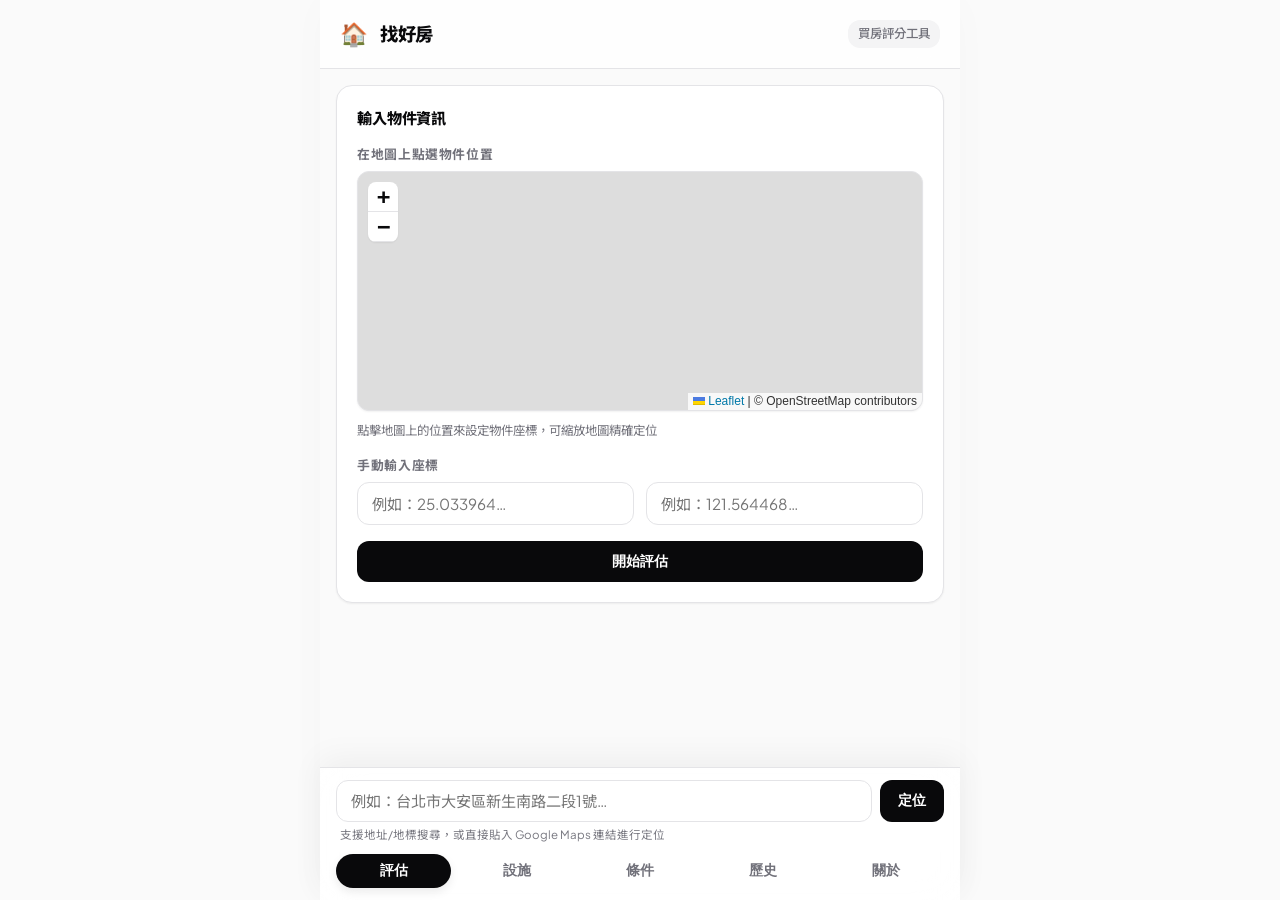
==== commit 5823a212: "chore: remove mock ad placeholders and update copy for AdSense Auto Ads" ====
--- a/index.html
+++ b/index.html
@@ -2,6 +2,7 @@
 <html lang="zh-TW">
 <head>
   <meta charset="UTF-8">
+  <script async src="https://pagead2.googlesyndication.com/pagead/js/adsbygoogle.js?client=ca-pub-9198463180853235" crossorigin="anonymous"></script>
   <meta name="viewport" content="width=device-width, initial-scale=1.0, viewport-fit=cover">
   <meta name="theme-color" content="#2563EB">
   <meta name="apple-mobile-web-app-capable" content="yes">
@@ -100,23 +101,7 @@
           </div>
 
           <div class="ad-hint-text" style="font-size: 0.76rem; color: var(--text-muted); text-align: center; margin-top: 10px; margin-bottom: -4px;">
-            💡 分析期間，可以順手點擊下方廣告，或 <span class="donate-link" id="progress-donate-btn" style="color: var(--accent); text-decoration: underline; font-weight: 600; cursor: pointer;">Donate 支持我們</span> 請作者喝杯咖啡 ☕
-          </div>
-
-          <!-- 智慧加載廣告 -->
-          <div class="ad-loading-box" style="margin-top: 16px; border-top: 1px dashed var(--border); padding-top: 16px;">
-            <div class="ad-header-row" style="justify-content: space-between; margin-bottom: 8px;">
-              <span class="ad-badge">SPONSORED</span>
-              <span class="ad-countdown" id="ad-countdown" style="font-size: 0.72rem; font-weight: 700; color: var(--accent);">AI 分析中 (3s)</span>
-            </div>
-            <div class="ad-loading-content" style="display: flex; gap: 12px; margin: 8px 0 12px;">
-              <img src="/test-ad.png" alt="Sponsor Project" style="width: 76px; height: 76px; border-radius: var(--radius-sm); object-fit: cover;">
-              <div class="ad-loading-details" style="flex: 1; min-width: 0;">
-                <div class="ad-title-text" style="font-size: 0.85rem; font-weight: 700; color: var(--text);">微風山莊 - 智慧景觀新成屋</div>
-                <p style="font-size: 0.75rem; color: var(--text-muted); line-height: 1.4; margin-top: 4px;">分析等待期間，看看為您推薦的優質建案。近捷運、首付僅需 50 萬起！</p>
-              </div>
-            </div>
-            <a href="https://example.com" target="_blank" class="btn btn-secondary btn-sm btn-full ad-action-btn">查看建案詳情</a>
+            💡 分析期間，可以順手 <span class="donate-link" id="progress-donate-btn" style="color: var(--accent); text-decoration: underline; font-weight: 600; cursor: pointer;">Donate 支持我們</span> 請作者喝杯咖啡 ☕
           </div>
         </div>
 
@@ -163,18 +148,7 @@
       </div>
       <!-- /results-section -->
 
-      <!-- 評估分頁常駐廣告 -->
-      <div class="card ad-card-evaluate" style="margin-top: 16px;">
-        <div class="ad-header-row">
-          <span class="ad-badge">SPONSORED</span>
-          <span class="ad-title-text">極緻光域 - 智能景觀邸</span>
-        </div>
-        <div class="ad-image-container">
-          <img src="/test-ad.png" alt="Sponsor Project" class="ad-image">
-        </div>
-        <p class="ad-description">採用最新防震技術與永續建築工法，頂樓無邊際泳池，坐擁信義區絕美天際線。</p>
-        <a href="https://example.com" target="_blank" class="btn btn-primary btn-sm btn-full ad-action-btn">了解更多</a>
-      </div>
+
 
     </div>
     <!-- /tab-evaluate -->
@@ -261,8 +235,8 @@
             買房是人生最重大且令人焦慮的決定。作者在尋找合適房子的過程中，曾在多個地圖與實價登錄系統間疲於奔命。為了讓每個人都能用一鍵評估周圍的環境品質，避開嫌惡設施，「找好房」誕生了。
           </p>
           <p>
-            <strong>我們的無廣告、純淨承諾</strong><br>
-            我們堅持不放任何干擾閱讀的滿版廣告，不追蹤任何隱私。本工具完全由個人興趣與開源社群力量維持。
+            <strong>我們的純淨與隱私承諾</strong><br>
+            我們承諾只投放不干擾閱讀的非滿版廣告，不追蹤任何個人隱私。本工具完全由個人興趣與開源社群力量維持。
           </p>
           <p class="donate-declaration">
             📢 <strong>認同我們的工作嗎？</strong><br>
